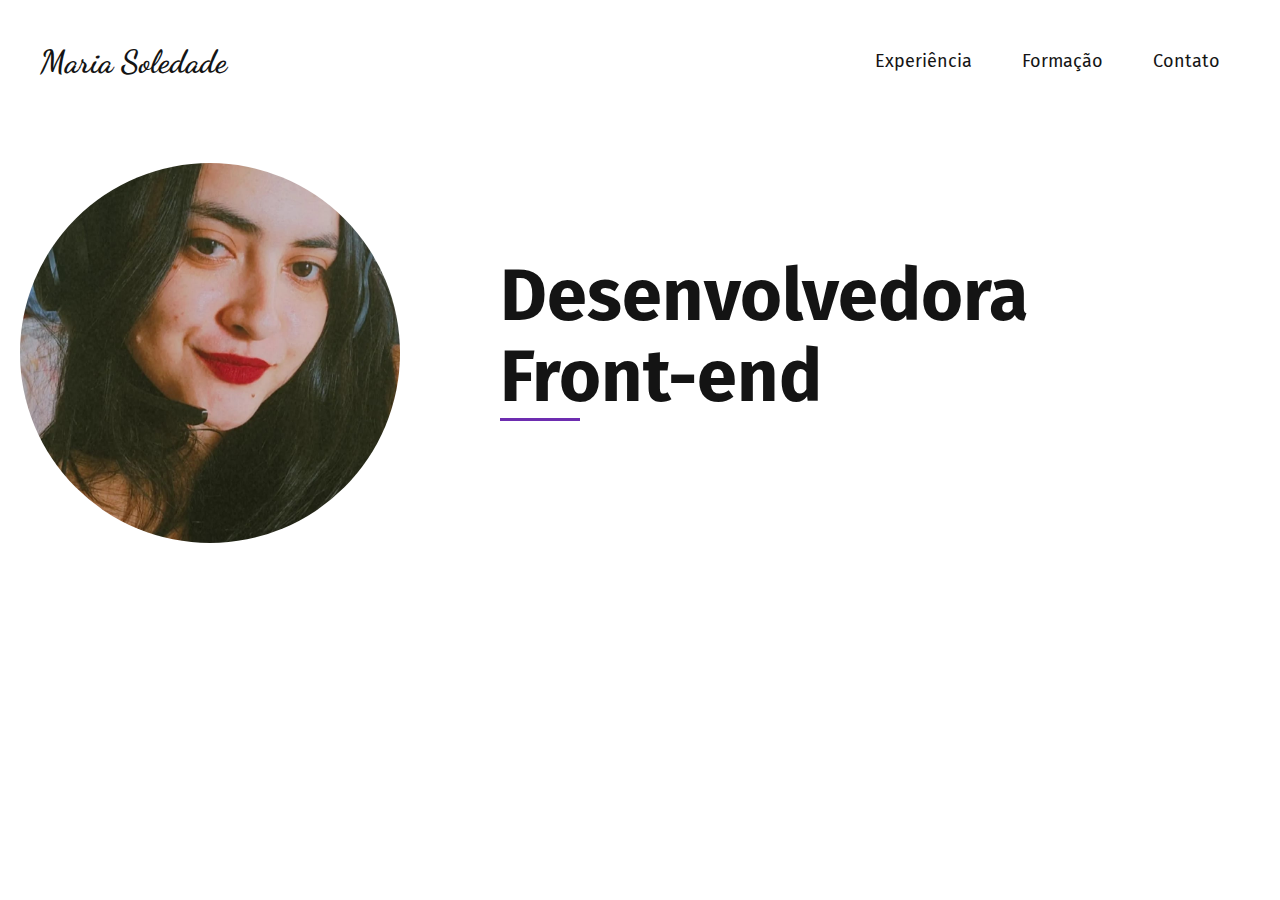
==== index.html @ 991e4e4f "add header e intro do portfolio" ====
<!DOCTYPE html>
<html lang="en">
  <head>
    <meta charset="UTF-8" />
    <link rel="preconnect" href="https://fonts.googleapis.com" />
    <link rel="preconnect" href="https://fonts.gstatic.com" crossorigin />
    <link
      href="https://fonts.googleapis.com/css2?family=Fira+Sans:wght@400;700&family=Roboto:wght@400;500&display=swap"
      rel="stylesheet"
    />
    <link rel="preconnect" href="https://fonts.googleapis.com" />
    <link rel="preconnect" href="https://fonts.gstatic.com" crossorigin />
    <link
      href="https://fonts.googleapis.com/css2?family=Dancing+Script:wght@700&family=Fira+Sans:wght@400;700&family=Roboto:wght@400;500&display=swap"
      rel="stylesheet"
    />
    <link rel="stylesheet" href="style.css" />
    <title>Maria Soledade - Desenvolvedora Frontend</title>
  </head>
  <body>
    <header class="header">
      <h1 class="header-logo">Maria Soledade</h1>
      <nav>
        <ul class="header-menu">
          <li><a href="#experiencia">Experiência</a></li>
          <li><a href="#formacao">Formação</a></li>
          <li><a href="#contato">Contato</a></li>
        </ul>
      </nav>
    </header>
    
    <main class="intro">
        <img src="./assets/perfil2.jpeg" alt="perfil" class="intro-img">
        <div>
            <h1>Desenvolvedora <br> Front-end</h1>
        </div>
    </main>
  </body>
</html>
---- style.css ----
/* estilos globais */
body {
    font-family: 'Fira Sans', Arial, sans-serif;
    margin: 0px;
    color: #141414;
}

h1,
h2,
h3,
p {
    margin: 0px;
}

ul {
    margin: 0px;
    padding: 0px;
    list-style: none;
}

img {
    max-width: 100%;
    display: block;
}

/* header */
.header {
    max-width: 1200px;
    margin: 0 auto;
    display: flex;
    justify-content: space-between;
    align-items: center;
    padding: 40px 20px;
}

.header-logo {
    font-family: 'Dancing Script', cursive;
}

.header-menu {
    display: flex;
    flex-wrap: wrap;
    gap: 10px;
    justify-content: center;
}

.header-menu a {
    font-size: 1.125rem;
    line-height: 1.3;
    padding: 10px 20px;
    text-decoration: none;
    color: #141414;
    display: block;
}

@media (max-width: 800px) {
    .header {
        flex-direction: column;
        gap: 40px;
        padding: 20px;
    }

    .header-menu a {
        background-color: #f5f5f5;
        border-radius: 4px;
    }
}

/* intro */
.intro {
    max-width: 1700px;
    padding: 40px 20px;
    margin: 0 auto;
    display: grid;
    grid-template-columns: 1fr 2fr;
    gap: 100px;
    align-items: center;
}

.intro h1 {
    font-size: 4.5rem;
    line-height: 1.125;
    margin-bottom: 30px;
}

.intro h1::after {
    content: '';
    display: block;
    width: 80px;
    height: 3px;
    background: #6d2db0;



}

.intro-img {
    border-radius: 50%;
}
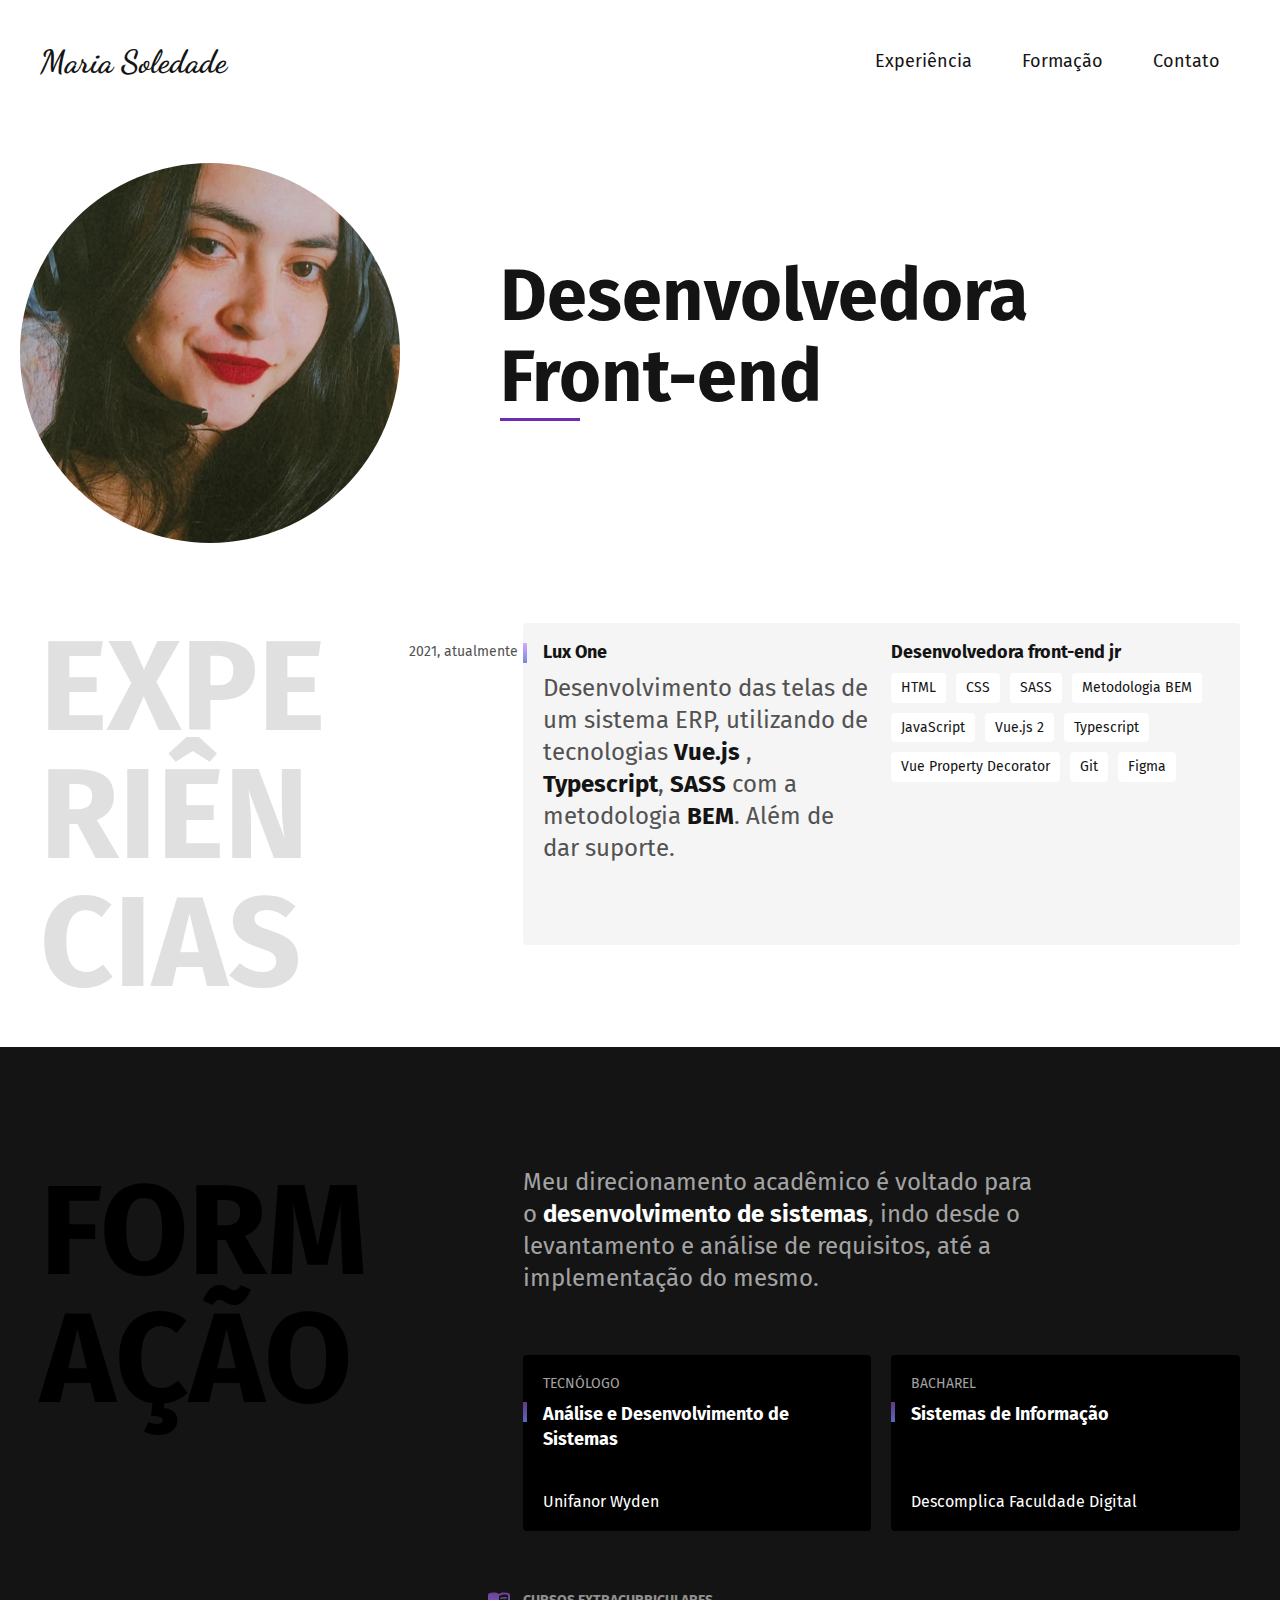
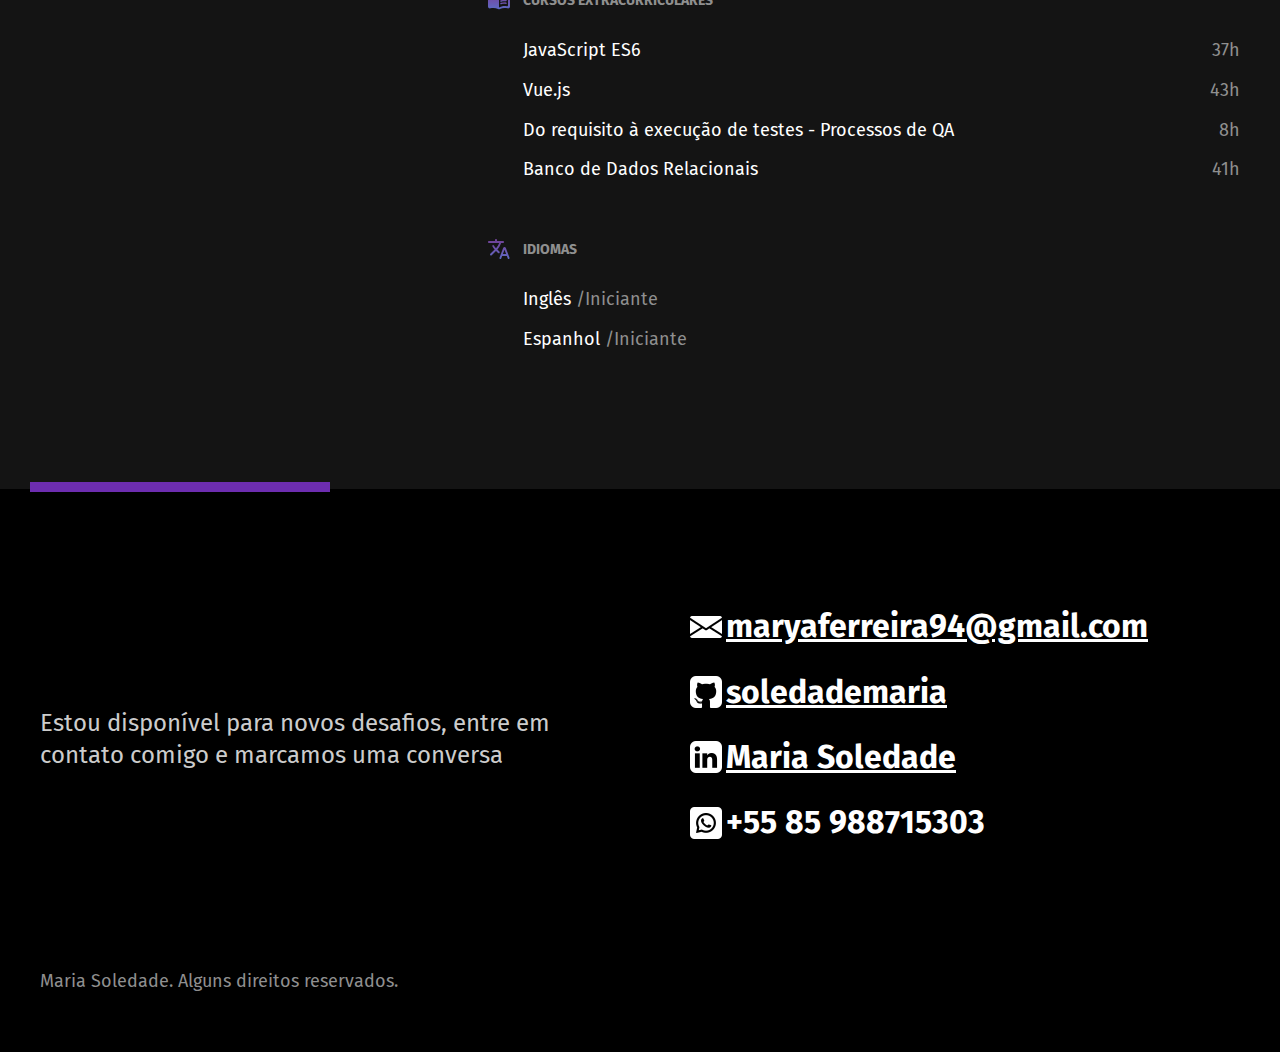
==== commit 9da686f8: "finalizando portfolio" ====
--- a/index.html
+++ b/index.html
@@ -28,12 +28,127 @@
         </ul>
       </nav>
     </header>
-    
+
     <main class="intro">
-        <img src="./assets/perfil2.jpeg" alt="perfil" class="intro-img">
-        <div>
-            <h1>Desenvolvedora <br> Front-end</h1>
+      <img src="./assets/perfil2.jpeg" alt="perfil" class="intro-img" />
+      <div>
+        <h1>
+          Desenvolvedora <br />
+          Front-end
+        </h1>
+      </div>
+    </main>
+
+    <section aria-label="experiencia" class="experiencia">
+      <h2 class="experiencia-subtitle">Experiências</h2>
+      <div  id="experiencia">
+      <div class="empresa">
+        <span class="empresa-ano">2021, atualmente</span>
+        <h3 class="empresa-titulo">Lux One</h3>
+        <span class="empresa-titulo">Desenvolvedora front-end jr</span>
+        <p class="experiencia-texto">
+            Desenvolvimento das telas de um sistema ERP, utilizando de tecnologias
+            <strong> Vue.js </strong>, <strong>Typescript</strong>,
+            <strong>SASS</strong> com a metodologia <strong>BEM</strong>.
+            Além de dar suporte.
+        </p>
+        <ul class="empresa-habilidade">
+            <li>HTML </li>
+            <li>CSS</li>
+            <li>SASS</li>
+            <li>Metodologia BEM</li>
+            <li>JavaScript</li>
+            <li>Vue.js 2</li>
+            <li>Typescript</li>
+            <li>Vue Property Decorator</li>
+            <li>Git</li>
+            <li>Figma</li>
+        </ul>
+      </div>
+    </section>
+
+    <section aria-label="Formação" class="formacao" id="formacao">
+        <div class="formacao-container">
+            <h2 class="formacao-subtitle">Formação</h2>
+            <div>
+                <p class="formacao-texto">
+                    Meu direcionamento acadêmico é voltado para o <strong>desenvolvimento de
+                        sistemas</strong>, indo desde o levantamento e análise de requisitos, até a implementação 
+                    do mesmo.
+                  
+                </p>
+
+                <ul class="faculdade-lista">
+                    <li class="faculdade">
+                        <span class="faculdade-tipo">Tecnólogo</span>
+                        <h3 class="faculdade-curso">Análise e Desenvolvimento de Sistemas</h3>
+                        <span class="faculdade-instituição">Unifanor Wyden</span>
+                    </li>
+                    <li class="faculdade">
+                        <span class="faculdade-tipo">Bacharel</span>
+                        <h3 class="faculdade-curso">Sistemas de Informação</h3>
+                        <span class="faculdade-instituição">Descomplica Faculdade Digital</span>
+                    </li>
+                </ul>
+
+                <div class="formacao-extra">
+                    <div class="cursos">
+                        <h3>Cursos Extracurriculares</h3>
+                        <ul>
+                            <li>JavaScript ES6 <span>37h</span></li>
+                            <li>Vue.js <span>43h</span></li>
+                            <li>Do requisito à execução de testes - Processos de QA <span>8h</span></li>
+                            <li>Banco de Dados Relacionais <span>41h</span></li>
+                        </ul>
+                    </div>
+                    <div class="idiomas">
+                        <h3>Idiomas</h3>
+                        <ul>
+                            <li>Inglês <span>/Iniciante</span></li>
+                            <li>Espanhol <span>/Iniciante</span></li>
+                        </ul>
+                    </div>
+                </div>
+
+             
+            </div>
         </div>
-    </main>
+    </section>
+
+    <footer class="footer" id="contato">
+        <div class="footer-container">
+            <p class="footer-descricao">
+             Estou disponível para novos desafios, entre em contato comigo
+             e marcamos uma conversa
+            </p>
+            <ul class="footer-contato">
+                <li class="footer-contato-item">
+                    <img src="./assets/o-email.png" alt="">
+                    <a  href="mailto: maryaferreira94@gmail.com">
+                        maryaferreira94@gmail.com
+                    </a>
+                </li>
+                <li class="footer-contato-item">
+                    <img src="./assets/github (2).png" alt="">
+                    <a href="https://github.com/soledademaria">
+                        soledademaria
+                    </a>
+                </li>
+                <li class="footer-contato-item">
+                    <img src="./assets/sinal-do-linkedin.png" alt="">
+                    <a href="https://www.linkedin.com/in/maria-soledade-5b17a6233/">
+                        Maria Soledade
+                    </a>
+                </li>
+                <li class="footer-contato-item">
+                    <img src="./assets/whatsapp.png" alt="">
+                    +55 85 988715303
+                </li>
+            </ul>
+            <p class="footer-copy">
+                Maria Soledade. Alguns direitos reservados.
+            </p>
+        </div>
+    </footer>
   </body>
 </html>
--- a/style.css
+++ b/style.css
@@ -53,18 +53,6 @@
     display: block;
 }
 
-@media (max-width: 800px) {
-    .header {
-        flex-direction: column;
-        gap: 40px;
-        padding: 20px;
-    }
-
-    .header-menu a {
-        background-color: #f5f5f5;
-        border-radius: 4px;
-    }
-}
 
 /* intro */
 .intro {
@@ -89,11 +77,391 @@
     width: 80px;
     height: 3px;
     background: #6d2db0;
-
-
-
 }
 
 .intro-img {
     border-radius: 50%;
+}
+
+/* experiencia */
+.experiencia {
+    max-width: 1200px;
+    padding: 40px 20px;
+    margin: 0 auto;
+    display: grid;
+    grid-template-columns: 1fr 2fr;
+    gap: 124px;
+}
+
+.experiencia-subtitle {
+    font-size: 8rem;
+    word-break: break-all;
+    line-height: 1;
+    text-transform: uppercase;
+    max-width: 4ch;
+    color: #e0e0e0;
+}
+
+
+.experiencia-texto {
+    font-size: 1.5rem;
+    line-height: 1.33;
+    margin-bottom: 60px;
+    max-width: 40ch;
+    color: #525252;
+}
+
+.experiencia-texto strong {
+    color: #141414;
+}
+
+.empresa {
+    display: grid;
+    grid-template-columns: 1fr 1fr;
+    padding: 20px;
+    background-color: #f5f5f5;
+    margin-bottom: 20px;
+    margin-bottom: 20px;
+    border-radius: 4px;
+    position: relative;
+    gap: 10px 20px;
+}
+
+.empresa::before {
+    content: '';
+    display: block;
+    width: 4px;
+    height: 20px;
+    background: linear-gradient(#b6f8, #67dd);
+    position: absolute;
+    top: 20px;
+}
+
+.empresa-titulo {
+    font-size: 1.125rem;
+    line-height: 1.1;
+    font-weight: bold;
+}
+
+.empresa-texto {
+    font-size: 0.875rem;
+    color: #525252;
+    line-height: 1.4;
+}
+
+.empresa-ano {
+    position: absolute;
+    top: 20px;
+    left: -114px;
+    color: #525252;
+    font-size: 0.875rem;
+
+    text-align: right;
+}
+
+.empresa-habilidade {
+    display: flex;
+    flex-wrap: wrap;
+    gap: 10px;
+    align-content: start;
+}
+
+.empresa-habilidade li {
+    font-size: 0.875rem;
+    line-height: 1.4;
+    border-radius: 4px;
+    background: #fff;
+    padding: 5px 10px;
+}
+
+/* formação */
+.formacao {
+    background: #141414;
+    color: #fff;
+}
+
+.formacao-container {
+    max-width: 1200px;
+    padding: 120px 20px;
+    margin: 0 auto;
+    display: grid;
+    grid-template-columns: 1fr 2fr;
+    gap: 124px;
+    position: relative;
+}
+
+.formacao-container::after{
+        content: '';
+        display: block;
+        width: 300px;
+        height: 10px;
+        background: #6d2db0; 
+        position: absolute;
+        bottom: -3px;
+        left: 10px;
+}
+
+.formacao-subtitle {
+    color: #000;
+    font-size: 8rem;
+    word-break: break-all;
+    line-height: 1;
+    text-transform: uppercase;
+    max-width: 5ch;
+}
+
+.formacao-texto {
+    font-size: 1.5rem;
+    line-height: 1.33;
+    max-width: 40ch;
+    margin-bottom: 60px;
+    color: #a3a3a3;
+}
+
+.formacao-texto strong {
+    color: #fff;
+}
+
+.faculdade-lista {
+    display: flex;
+    flex-wrap: wrap;
+    gap: 20px;
+    margin-bottom: 60px;
+}
+
+.faculdade {
+    background: #000;
+    padding: 20px;
+    border-radius: 4px;
+    flex: 1;
+    display: flex;
+    flex-direction: column;
+}
+
+.faculdade-tipo {
+    font-size: 0.875rem;
+    text-transform: uppercase;
+    color: #a3a3a3;
+    margin-bottom: 10px;
+}
+
+.faculdade-curso {
+    font-size: 1.125rem;
+    line-height: 1.4;
+    margin-bottom: 40px;
+    position: relative;
+    flex: 1;
+}
+
+.faculdade-curso::before {
+    content: '';
+    display: block;
+    width: 4px;
+    height: 20px;
+    background: linear-gradient(#b6f8, #67dd);
+    position: absolute;
+    left: -20px;
+}
+
+.faculdade-instituicao {
+    font-size: 1.25rem;
+    color: #a3a3a3;
+}
+
+.cursos {
+    margin-bottom: 60px;
+}
+
+.formacao-extra h3 {
+    font-size: 0.875rem;
+    line-height: 1.4;
+    color: #8f8f8f;
+    text-transform: uppercase;
+    margin-bottom: 30px;
+    position: relative;
+}
+
+.formacao-extra h3::before {
+    content: '';
+    display: block;
+    width: 24px;
+    height: 24px;
+    left: -36px;
+    top: -3px;
+
+    position: absolute;
+}
+
+.formacao-extra li{
+    font-size: 1.125rem;
+    line-height: 1.1;
+    margin-bottom: 20px;
+}
+
+.formacao-extra span{
+    color: #8f8f8f;
+}
+
+.cursos h3::before {
+    background: url("./assets/cursos.svg") no-repeat center center;
+}
+
+.cursos li{
+    display: flex;
+    justify-content: space-between;
+}
+
+.idiomas h3::before{
+    background: url("./assets/idiomas.svg") no-repeat center center;
+}
+
+.footer{
+    background: #000;
+}
+
+.footer-container{
+    max-width: 1200px;
+    padding: 120px 20px 60px 20px;
+    margin: 0 auto;
+    display: grid;
+    grid-template-columns: 1fr 1fr;
+    gap: 100px;
+    align-items: center;
+}
+
+.footer-descricao{
+    font-size: 1.5rem;
+    line-height: 1.33;
+    color: #ccc;
+}
+
+.footer-contato li{
+    font-weight: bold;
+    font-size: 2rem;
+    line-height: 1.1;
+    color: #fff;
+    margin-bottom: 30px;
+}
+
+.footer-contato li a{
+    position: relative;
+    color: #fff;
+}
+
+.footer-copy{
+    font-size: 1.125rem;
+    color: #8f8f8f;
+    grid-column: 1/-1;
+}
+
+.footer-contato-item{
+   display: flex;
+   gap: 4px;
+   align-items: center;
+}
+
+.footer-email img{
+    height: 24px;
+}
+
+
+
+@media (max-width: 800px) {
+    .header {
+        flex-direction: column;
+        gap: 40px;
+        padding: 20px;
+    }
+
+    .header-menu a {
+        background-color: #f5f5f5;
+        border-radius: 4px;
+    }
+
+    .intro {
+        grid-template-columns: 1fr 1fr;
+        gap: 40px;
+
+    }
+
+    .intro h1 {
+        font-size: 2rem;
+    }
+
+    .experiencia {
+        grid-template-columns: 1fr;
+        gap: 40px;
+    }
+
+    .experiencia-subtitle {
+        color: #141414;
+        font-size: 3rem;
+        text-transform: capitalize;
+        max-width: initial;
+    }
+
+    .experiencia-texto {
+        font-size: 1.25rem;
+    }
+
+    .empresa-ano {
+        position: initial;
+        order: 1;
+        text-align: left;
+        color: #6d2db0;
+        font-weight: bold;
+    }
+
+    .formacao-container{
+        grid-template-rows: 1fr;
+        padding: 60px 20px;
+        gap: 40px;
+    }
+
+    .formacao-subtitle{
+        color: #fff;
+        font-size: 3rem;
+        text-transform: capitalize;
+        max-width: initial !important;
+    }
+
+    .formacao-texto{
+        font-size: 1.25rem;
+    }
+
+    .formacao-extra h3::before{
+        position: initial;
+        margin-bottom: 10px;
+    }
+
+    .footer-container{
+        grid-template-columns: 1fr;
+        gap: 40px;
+    }
+
+    .footer-contato{
+        font-size: 1.5rem;
+    }
+}
+
+@media(max-width: 1000px) {
+    .intro h1 {
+        font-size: 3rem;
+    }
+}
+
+
+
+@media(max-width: 400px) {
+    .intro {
+        grid-template-columns: 1fr;
+    }
+
+    .intro-img {
+        display: none;
+    }
+
+    .empresa {
+        grid-template-columns: 1fr;
+    }
 }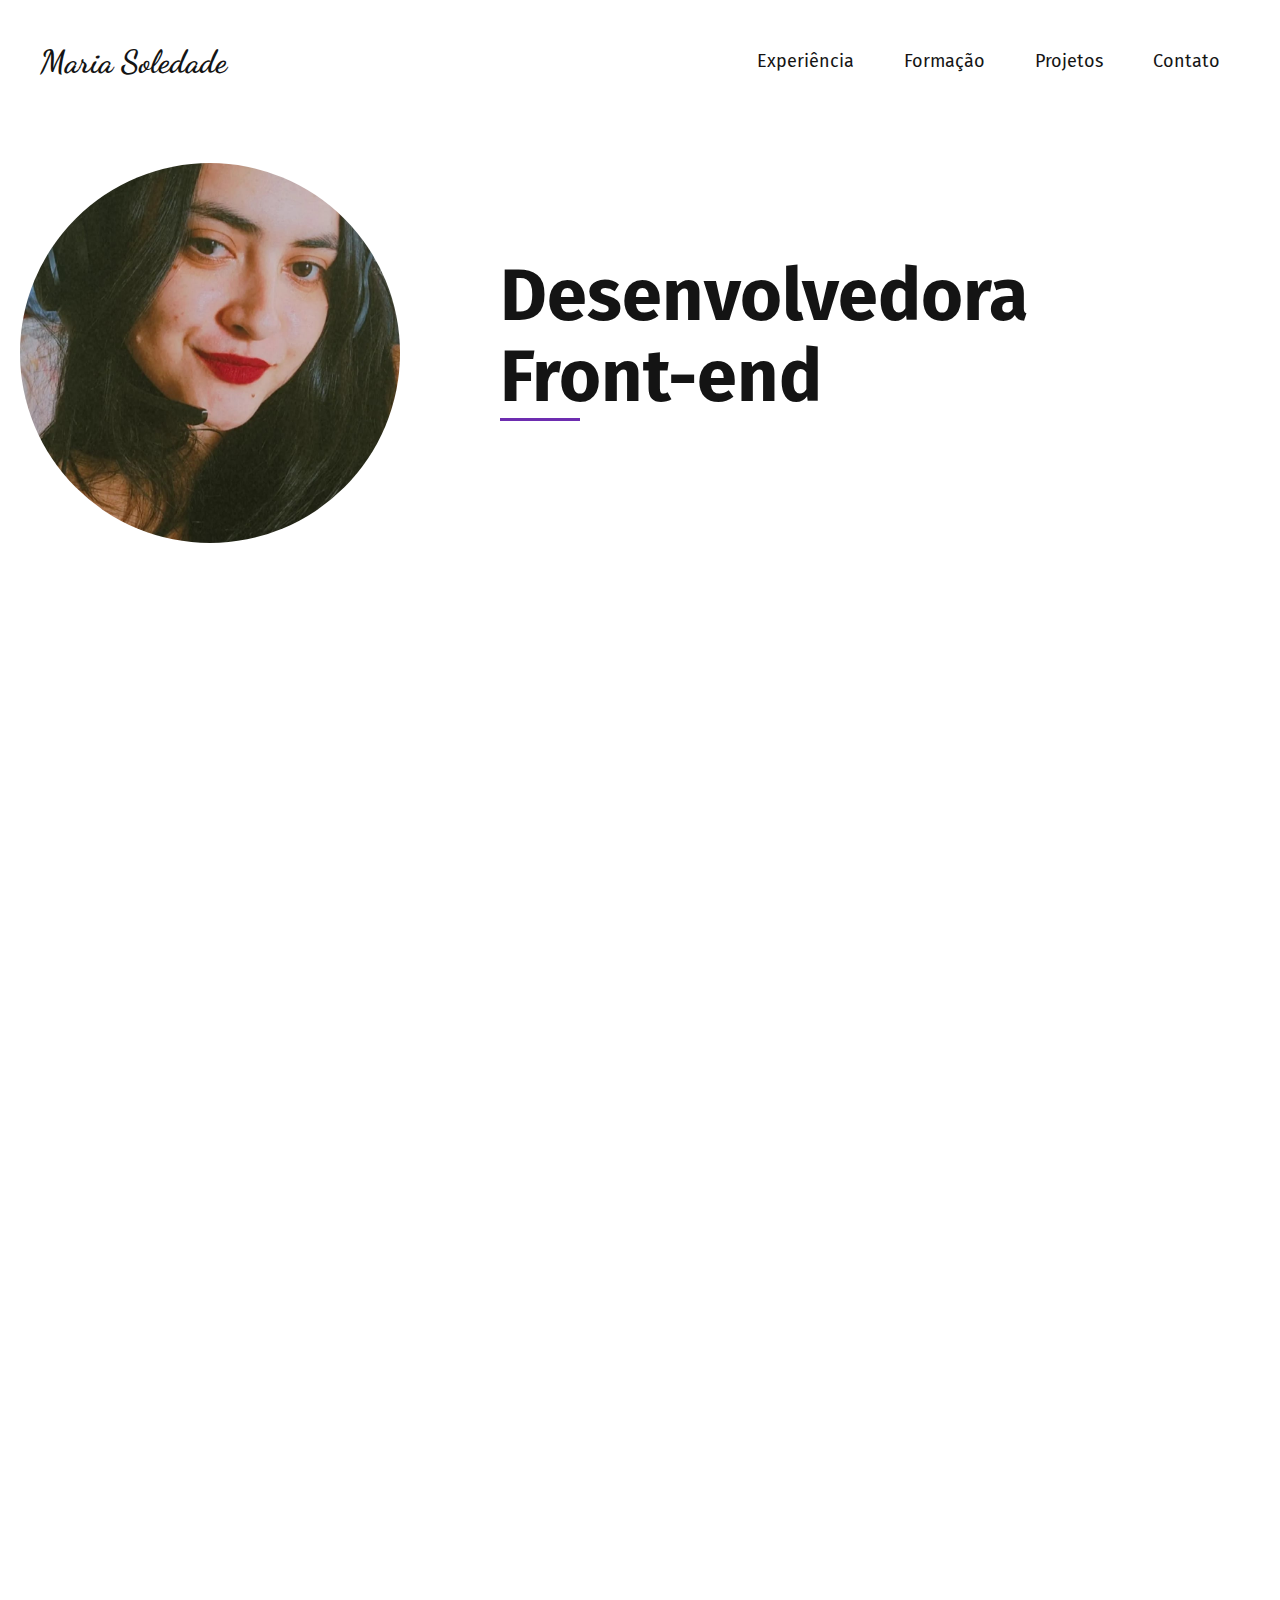
==== commit 0dd91ab8: "finalizando portfolio" ====
--- a/index.html
+++ b/index.html
@@ -20,13 +20,19 @@
   <body>
     <header class="header">
       <h1 class="header-logo">Maria Soledade</h1>
-      <nav>
-        <ul class="header-menu">
-          <li><a href="#experiencia">Experiência</a></li>
-          <li><a href="#formacao">Formação</a></li>
-          <li><a href="#contato">Contato</a></li>
-        </ul>
-      </nav>
+      <div>
+
+          <nav class="js-menu">
+              <ul class="header-menu">
+                  <li><a href="#experiencia">Experiência</a></li>
+                  <li><a href="#formacao">Formação</a></li>
+                  <li><a href="#projetos">Projetos</a></li>
+                  <li><a href="#contato">Contato</a></li>
+                </ul>
+                
+            </nav>
+            <span class="target"></span>
+        </div>
     </header>
 
     <main class="intro">
@@ -39,7 +45,7 @@
       </div>
     </main>
 
-    <section aria-label="experiencia" class="experiencia">
+    <section aria-label="experiencia " class="experiencia js-scroll">
       <h2 class="experiencia-subtitle">Experiências</h2>
       <div  id="experiencia">
       <div class="empresa">
@@ -67,7 +73,7 @@
       </div>
     </section>
 
-    <section aria-label="Formação" class="formacao" id="formacao">
+    <section aria-label="Formação" class="formacao js-scroll" id="formacao">
         <div class="formacao-container">
             <h2 class="formacao-subtitle">Formação</h2>
             <div>
@@ -115,7 +121,7 @@
         </div>
     </section>
 
-    <footer class="footer" id="contato">
+    <footer class="footer  js-scroll" id="contato ">
         <div class="footer-container">
             <p class="footer-descricao">
              Estou disponível para novos desafios, entre em contato comigo
@@ -150,5 +156,7 @@
             </p>
         </div>
     </footer>
+
+    <script src="script.js"></script>
   </body>
 </html>
--- a/style.css
+++ b/style.css
@@ -45,13 +45,28 @@
 }
 
 .header-menu a {
+    display: inline-block;
     font-size: 1.125rem;
     line-height: 1.3;
     padding: 10px 20px;
     text-decoration: none;
     color: #141414;
-    display: block;
-}
+}
+
+.header-menu a::after {
+    content: "";
+    display: block;
+    height: 2px;
+    width: 0px;
+    background: #6d2db0;
+    margin-top: 4px;
+    transition: 0.3s;
+    position: absolute;
+  }
+  
+  .header-menu a:hover::after {
+    width: 50px;
+  }
 
 
 /* intro */
@@ -364,6 +379,18 @@
     height: 24px;
 }
 
+.js-scroll{
+    opacity: 0;
+    transform: translate(-30px, 0, 0);
+}
+
+.js-scroll.active{
+    opacity: 1;
+    transition: .3s;
+    transform: translate(0px, 0, 0);
+
+}
+
 
 
 @media (max-width: 800px) {
